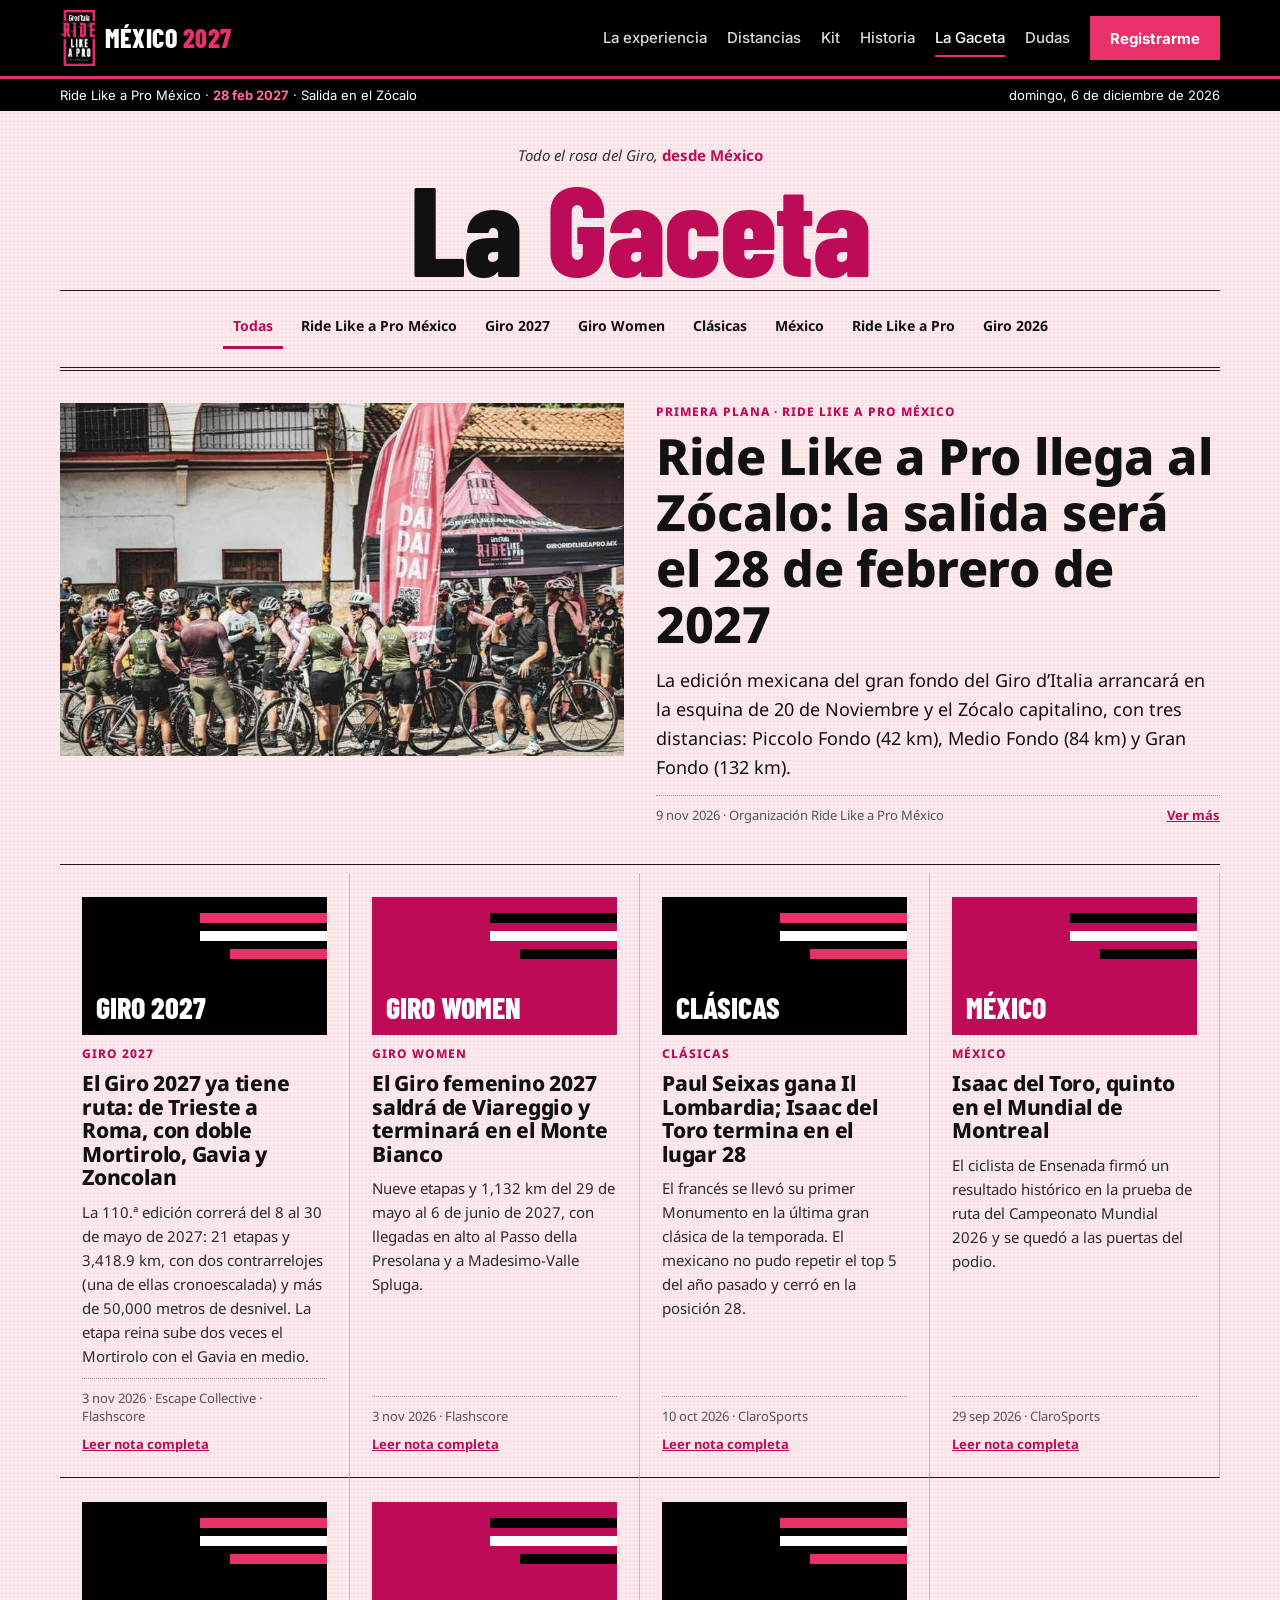
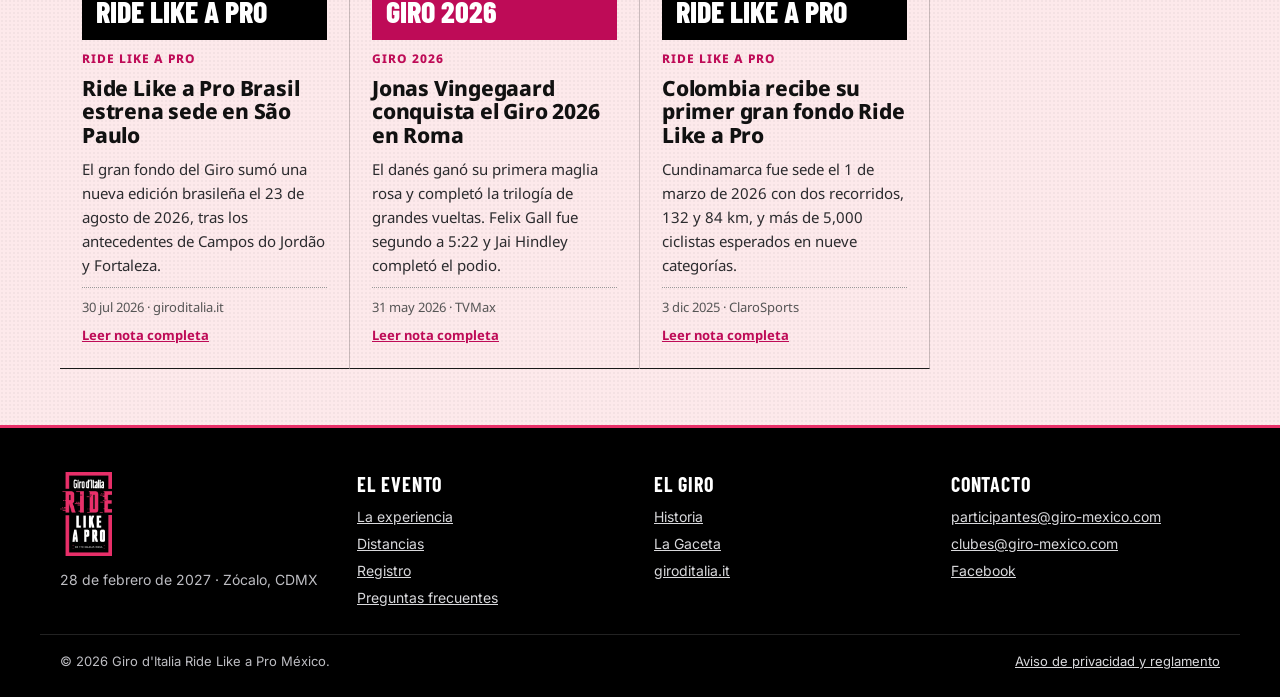
==== gaceta.html @ 281985c9 "Ajustes de la minuta 29/10: fecha 28 feb 2027, salida Zócalo, 3 distancias, Girolandia, ruta, afició" ====
<!doctype html>
<html lang="es-MX">
<head>
<meta charset="utf-8">
<meta name="viewport" content="width=device-width, initial-scale=1">
<title>La Gaceta · Noticias del Giro d'Italia y Ride Like a Pro México</title>
<meta name="description" content="La Gaceta: las noticias más recientes del Giro d'Italia, el ciclismo mexicano y Ride Like a Pro México.">
<meta name="theme-color" content="#e83069">
<link rel="preconnect" href="https://fonts.googleapis.com">
<link rel="preconnect" href="https://fonts.gstatic.com" crossorigin>
<link href="https://fonts.googleapis.com/css2?family=Barlow+Condensed:wght@600;700;800&family=Inter:wght@400;500;600;700&family=Noto+Sans:wght@400;700;800&display=swap" rel="stylesheet">
<link rel="stylesheet" href="assets/site.css">
<link rel="stylesheet" href="assets/gaceta.css">
<style>
  .topbar{background:#000;color:#fff;font-size:13px}
  .topbar .wrap{display:flex;justify-content:space-between;gap:12px;flex-wrap:wrap;padding-top:8px;padding-bottom:8px}
  .topbar b{color:var(--pink-light)}
  .front{display:grid;grid-template-columns:repeat(auto-fit,minmax(min(100%,460px),1fr));gap:32px;padding:32px 0 40px;border-bottom:1px solid #1a1a1a}
  .front .img{aspect-ratio:16/10;background:#000;overflow:hidden;display:block}
  .front .img img{width:100%;height:100%;object-fit:cover;display:block}
  .front h2{font-size:clamp(30px,4.2vw,50px);margin:8px 0 14px}
  .front h2 a{color:inherit;text-decoration:none}
  .front h2 a:hover{color:var(--gz-mag)}
  .front p{font-size:18px;line-height:1.6;margin:0 0 14px}
  .grid{display:grid;grid-template-columns:repeat(auto-fit,minmax(260px,1fr));gap:0;padding:8px 0 56px}
  .grid article{padding:24px 22px;border-bottom:1px solid #1a1a1a;border-right:1px solid rgba(0,0,0,.2);display:flex;flex-direction:column;gap:10px}
  .grid .cover{aspect-ratio:16/9;display:flex;align-items:flex-end;padding:14px;color:#fff;font-family:'Barlow Condensed',sans-serif;font-weight:800;font-size:30px;line-height:.95;text-transform:uppercase;background:#000;position:relative;overflow:hidden}
  .grid .cover::before{content:"";position:absolute;right:-20px;top:16px;width:60%;height:10px;background:var(--pink);box-shadow:0 18px 0 #fff,30px 36px 0 var(--pink)}
  .grid .cover.m{background:var(--gz-mag)}.grid .cover.m::before{background:#000;box-shadow:0 18px 0 #fff,30px 36px 0 #000}
  .grid .cover img{position:absolute;inset:0;width:100%;height:100%;object-fit:cover}
  .grid h3{font-size:21px}
  .grid h3 a{color:inherit;text-decoration:none}
  .grid h3 a:hover{color:var(--gz-mag)}
  .grid p{margin:0;font-size:15px;line-height:1.6;color:#2b2b2e}
  .grid footer,.front footer{margin-top:auto;display:flex;justify-content:space-between;gap:10px;flex-wrap:wrap;font-size:13px;color:#555;border-top:1px dotted #999;padding-top:10px}
  .grid footer a,.front footer a{color:var(--gz-mag);font-weight:700}
  .empty{padding:40px 0;text-align:center;font-size:18px}
  .how{background:#fff;border:1px solid #1a1a1a;box-shadow:6px 6px 0 var(--gz-mag);padding:22px 24px;margin:0 0 56px;display:flex;flex-direction:column;gap:10px}
  .how p{margin:0;font-size:15px;line-height:1.6}
  .how[hidden]{display:none}
</style>
</head>
<body>

<header class="site">
  <div class="wrap">
    <a class="logo" href="index.html"><img src="brand/ride-like-a-pro-white.png" width="664" height="1063" alt="Giro d'Italia Ride Like a Pro"><span>México <b>2027</b></span></a>
    <button class="menu-btn" type="button" aria-label="Abrir menú" aria-expanded="false" aria-controls="nav"><svg aria-hidden="true" width="24" height="24" viewBox="0 0 24 24" fill="none" stroke="currentColor" stroke-width="2.4" stroke-linecap="round"><path d="M4 7h16M4 12h16M4 17h16"/></svg></button>
    <nav class="main" id="nav" aria-label="Principal">
      <a class="link" href="index.html#experiencia">La experiencia</a>
      <a class="link" href="index.html#distancias">Distancias</a>
      <a class="link" href="index.html#kit">Kit</a>
      <a class="link" href="historia.html">Historia</a>
      <a class="link" href="gaceta.html" aria-current="page">La Gaceta</a>
      <a class="link" href="index.html#dudas">Dudas</a>
      <a class="btn" href="registro.html">Registrarme</a>
    </nav>
  </div>
</header>

<div class="topbar"><div class="wrap"><span>Ride Like a Pro México · <b>28 feb 2027</b> · Salida en el Zócalo</span><span id="hoy"></span></div></div>

<main class="gz">
  <div class="wrap">
    <div class="gz-mast" style="border-bottom:0;padding-bottom:0">
      <p class="tag">Todo el rosa del Giro, <b>desde México</b></p>
      <h1>La <span>Gaceta</span></h1>
    </div>
    <nav class="gz-nav" id="secciones" aria-label="Secciones de La Gaceta" style="border-top:1px solid #1a1a1a;border-bottom:4px double #1a1a1a"></nav>

    <div id="front" aria-live="polite"></div>
    <div class="grid" id="grid"></div>

    <aside class="how" id="como-publicar" hidden>
      <span class="gz-kicker">Para el equipo</span>
      <p><b>Así se publica una nota:</b> agrega una fila en la hoja de Google «Gaceta» con fecha (AAAA-MM-DD), sección, título, resumen, imagen (opcional), fuente, enlace y «si» en «destacada» para la nota principal. La página se actualiza sola.</p>
    </aside>
  </div>
</main>

<footer class="site">
  <div class="wrap">
    <div class="flogo"><img src="brand/ride-like-a-pro-white.png" width="664" height="1063" alt="Giro d'Italia Ride Like a Pro"><p style="margin:12px 0 0">28 de febrero de 2027 · Zócalo, CDMX</p></div>
    <div><h3>El evento</h3><ul><li><a href="index.html#experiencia">La experiencia</a></li><li><a href="index.html#distancias">Distancias</a></li><li><a href="registro.html">Registro</a></li><li><a href="index.html#dudas">Preguntas frecuentes</a></li></ul></div>
    <div><h3>El Giro</h3><ul><li><a href="historia.html">Historia</a></li><li><a href="gaceta.html">La Gaceta</a></li><li><a href="https://www.giroditalia.it/es/" target="_blank" rel="noopener">giroditalia.it</a></li></ul></div>
    <div><h3>Contacto</h3><ul><li><a href="mailto:participantes@giro-mexico.com">participantes@giro-mexico.com</a></li><li><a href="mailto:clubes@giro-mexico.com">clubes@giro-mexico.com</a></li><li><a href="https://www.facebook.com/profile.php?id=100078062513721" target="_blank" rel="noopener">Facebook</a></li></ul></div>
  </div>
  <div class="wrap legal"><span>© 2026 Giro d'Italia Ride Like a Pro México.</span><a href="https://giro-mexico-2026.vercel.app/legal" target="_blank" rel="noopener">Aviso de privacidad y reglamento</a></div>
</footer>

<script src="assets/gaceta.js"></script>
<script src="assets/site.js"></script>
<script>
  (function () {
    var d = new Date();
    document.getElementById('hoy').textContent = d.toLocaleDateString('es-MX', { weekday: 'long', day: 'numeric', month: 'long', year: 'numeric' });
    if (/[?&]equipo\b/.test(location.search)) document.getElementById('como-publicar').hidden = false;

    var TODAS = 'Todas', actual = TODAS, notas = [];
    function link(n, txt) {
      var ext = gacetaEsExterna(n.url);
      return '<a href="' + gacetaEsc(n.url || '#') + '"' + (ext ? ' target="_blank" rel="noopener"' : '') + '>' + txt + '</a>';
    }
    function pie(n) {
      return '<footer><span>' + gacetaFecha(n.fecha) + (n.fuente ? ' · ' + gacetaEsc(n.fuente) : '') + '</span>' +
        (n.url ? link(n, gacetaEsExterna(n.url) ? 'Leer nota completa' : 'Ver más') : '') + '</footer>';
    }
    function pinta() {
      var lista = notas.filter(function (n) { return actual === TODAS || n.seccion === actual; });
      var front = document.getElementById('front'), grid = document.getElementById('grid');
      if (!lista.length) { front.innerHTML = '<p class="empty">No hay notas en esta sección por ahora.</p>'; grid.innerHTML = ''; return; }
      var idx = lista.findIndex(function (n) { return /^s[ií]/i.test(n.destacada || ''); });
      if (idx < 0) idx = 0;
      var p = lista[idx], resto = lista.filter(function (_, i) { return i !== idx; });
      front.innerHTML = '<article class="front">' +
        (p.imagen ? '<a class="img" href="' + gacetaEsc(p.url || '#') + '"><img src="' + gacetaEsc(p.imagen) + '" alt=""></a>' : '<div class="img" style="display:flex;align-items:center;justify-content:center"><img src="brand/ride-like-a-pro-white.png" alt="" style="width:auto;height:70%;object-fit:contain"></div>') +
        '<div style="display:flex;flex-direction:column"><span class="gz-kicker">Primera plana · ' + gacetaEsc(p.seccion) + '</span>' +
        '<h2 class="gz-h">' + link(p, gacetaEsc(p.titulo)) + '</h2><p>' + gacetaEsc(p.resumen) + '</p>' + pie(p) + '</div></article>';
      grid.innerHTML = resto.map(function (n, i) {
        var cover = n.imagen ? '<div class="cover"><img src="' + gacetaEsc(n.imagen) + '" alt=""></div>'
          : '<div class="cover' + (i % 2 ? ' m' : '') + '"><span style="position:relative">' + gacetaEsc(n.seccion) + '</span></div>';
        return '<article data-rv>' + cover + '<span class="gz-kicker">' + gacetaEsc(n.seccion) + '</span><h3 class="gz-h">' + link(n, gacetaEsc(n.titulo)) + '</h3><p>' + gacetaEsc(n.resumen) + '</p>' + pie(n) + '</article>';
      }).join('');
      window.__reveal(grid);
    }
    gacetaCargar(function (list) {
      notas = list;
      var secs = [TODAS];
      list.forEach(function (n) { if (n.seccion && secs.indexOf(n.seccion) < 0) secs.push(n.seccion); });
      var nav = document.getElementById('secciones');
      nav.innerHTML = secs.map(function (s) { return '<button type="button" aria-pressed="' + (s === actual) + '">' + gacetaEsc(s) + '</button>'; }).join('');
      nav.addEventListener('click', function (e) {
        var b = e.target.closest('button'); if (!b) return;
        actual = b.textContent;
        nav.querySelectorAll('button').forEach(function (x) { x.setAttribute('aria-pressed', x === b ? 'true' : 'false'); });
        pinta();
      });
      pinta();
    });
  })();
</script>
</body>
</html>
---- assets/site.css ----
/* ==========================================================
   Giro d'Italia Ride Like a Pro México · estilos compartidos
   Color de marca (Pantone del logo): #E83069
   ========================================================== */
:root{
  --pink:#e83069;--pink-dark:#c41f55;--pink-text:#c8164f;--pink-light:#ff6f98;
  --ink:#000;--muted:#45454b;--line:#2a2a2d;--soft:#f6f2f4;--paper:#fde9eb;
}
*{box-sizing:border-box}
html{scroll-behavior:smooth;scroll-padding-top:90px}
body{margin:0;font-family:Inter,system-ui,sans-serif;color:var(--ink);background:#fff;overflow-x:hidden}
img{max-width:100%}
a{color:var(--pink-text)}a:hover{color:var(--pink-dark)}
.wrap{max-width:1200px;margin:0 auto;padding:0 20px}
.display{font-family:'Barlow Condensed',sans-serif;font-weight:800;text-transform:uppercase;line-height:.95;margin:0}
.eyebrow{margin:0;font-weight:700;font-size:14px;letter-spacing:.1em;text-transform:uppercase;color:var(--pink-text)}
.dark .eyebrow{color:var(--pink-light)}
.lead{margin:0;font-size:18px;line-height:1.6;color:var(--muted)}
.dark{background:var(--ink);color:#fff}
.dark .lead{color:#d9d9dc}
section .wrap{padding-top:96px;padding-bottom:96px}
.head{display:flex;flex-direction:column;gap:14px;max-width:780px}
h2.display{font-size:clamp(40px,6vw,72px)}
.btn{position:relative;overflow:hidden;display:inline-flex;align-items:center;gap:10px;background:var(--pink);color:#fff;text-decoration:none;font-weight:700;padding:16px 26px;min-height:52px;border:0;font:inherit;font-weight:700;cursor:pointer;transition:background .15s}
.btn:hover{background:var(--pink-dark);color:#fff}
.btn::after{content:"";position:absolute;top:0;bottom:0;left:-60%;width:40%;background:linear-gradient(100deg,transparent,rgba(255,255,255,.45),transparent);transform:skewX(-20deg)}
.btn:hover::after{left:130%;transition:left .6s ease}
.btn-lg{font-size:18px;padding:18px 30px;min-height:58px}
.btn-lg::after{animation:shine 4.5s 2s ease-in-out infinite}
@keyframes shine{0%,70%{left:-60%}100%{left:130%}}
.btn-ghost{display:inline-flex;align-items:center;border:2px solid #fff;color:#fff;text-decoration:none;font-weight:700;font-size:18px;padding:16px 28px;min-height:58px}
.btn-ghost:hover{background:#fff;color:var(--ink)}
.btn-dark{background:#000}.btn-dark:hover{background:#262628}
:focus-visible{outline:3px solid var(--pink-light);outline-offset:3px}
.chip{display:inline-flex;align-items:center;gap:6px;font-size:12px;font-weight:700;letter-spacing:.06em;text-transform:uppercase;padding:5px 10px;background:#fff3c4;color:#5c4400;border:1px solid #e7cf6b}
.dark .chip{background:#2b2410;color:#ffd95e;border-color:#5c4a12}
.photo-credit{margin:0;font-size:12px;color:#77777d}
.dark .photo-credit{color:#a7a7ad}

/* ---------- Header ---------- */
header.site{background:#000;color:#fff;position:sticky;top:0;z-index:40;border-bottom:3px solid var(--pink)}
header.site .wrap{display:flex;align-items:center;justify-content:space-between;gap:16px;padding-top:10px;padding-bottom:10px}
.logo{color:#fff;text-decoration:none;display:flex;align-items:center;gap:10px;flex:0 0 auto}
.logo:hover{color:#fff}
.logo img{height:56px;width:auto;display:block}
.logo span{font-family:'Barlow Condensed',sans-serif;font-weight:800;font-size:26px;letter-spacing:.02em;text-transform:uppercase;line-height:1}
.logo b{color:var(--pink);font-weight:800}
nav.main{display:flex;gap:20px;align-items:center;font-size:15px;font-weight:500}
nav.main a.link{color:#d9d9dc;text-decoration:none;padding:8px 0;border-bottom:2px solid transparent}
nav.main a.link:hover,nav.main a.link[aria-current="page"]{color:#fff;border-bottom-color:var(--pink)}
nav.main .btn{padding:12px 20px;min-height:44px}
.menu-btn{display:none;background:none;border:2px solid #3a3a3d;color:#fff;width:46px;height:46px;align-items:center;justify-content:center;cursor:pointer}
@media (max-width:1020px){
  .menu-btn{display:inline-flex}
  nav.main{position:absolute;top:100%;left:0;right:0;background:#000;flex-direction:column;align-items:stretch;gap:0;padding:8px 20px 20px;border-bottom:3px solid var(--pink);display:none}
  nav.main.open{display:flex}
  nav.main a.link{padding:14px 0;border-bottom:1px solid #222;font-size:17px}
  nav.main .btn{margin-top:14px;justify-content:center}
}
@media (max-width:520px){.logo img{height:44px}.logo span{font-size:21px}}

/* Barra de progreso: los km que llevas de la página */
.progress{position:absolute;left:0;right:0;bottom:-3px;height:3px}
.progress span{display:block;height:100%;width:0;background:#fff;transition:width .1s linear}
.progress em{position:absolute;top:8px;font-style:normal;font-family:'Barlow Condensed',sans-serif;font-weight:700;font-size:13px;letter-spacing:.08em;background:var(--pink);color:#fff;padding:2px 7px;transform:translateX(-100%);white-space:nowrap;opacity:0;transition:opacity .2s}
header.site.scrolled .progress em{opacity:1}

/* ---------- Footer ---------- */
footer.site{background:#000;color:#bdbdc2;border-top:3px solid var(--pink)}
footer.site .wrap{display:grid;grid-template-columns:repeat(auto-fit,minmax(220px,1fr));gap:28px;padding-top:44px;padding-bottom:28px;font-size:14px}
footer.site h3{margin:0 0 12px;color:#fff;font-family:'Barlow Condensed',sans-serif;font-size:20px;text-transform:uppercase;letter-spacing:.04em}
footer.site ul{list-style:none;margin:0;padding:0;display:flex;flex-direction:column;gap:10px}
footer.site a{color:#d9d9dc}
footer.site a:hover{color:#fff}
footer.site .legal{border-top:1px solid #222;padding-top:18px;padding-bottom:28px;font-size:13px;display:flex;justify-content:space-between;flex-wrap:wrap;gap:12px}
footer.site .flogo img{height:84px;width:auto}

/* ---------- Animaciones ---------- */
.rv{opacity:0;transform:translateY(32px);transition:opacity .7s cubic-bezier(.2,.75,.2,1),transform .7s cubic-bezier(.2,.75,.2,1);transition-delay:var(--d,0s)}
.rv.in{opacity:1;transform:none}
.ticker{background:var(--pink);color:#fff;overflow:hidden;white-space:nowrap;border-block:2px solid #000}
.ticker-track{display:inline-flex;align-items:center;gap:28px;padding:14px 0;animation:marquee 32s linear infinite;font-family:'Barlow Condensed',sans-serif;font-weight:800;font-size:26px;text-transform:uppercase;letter-spacing:.04em}
.ticker-track b{display:inline-block;width:10px;height:22px;background:#000;transform:skewX(-14deg)}
@keyframes marquee{to{transform:translateX(-50%)}}
.speedbar{display:flex;gap:6px;align-items:center}
.speedbar i{display:block;height:6px;background:var(--pink)}
@media (prefers-reduced-motion:reduce){
  *,*::before,*::after{animation:none!important;transition:none!important}
  .rv{opacity:1;transform:none}
}
---- assets/gaceta.css ----
/* ==========================================================
   Estilo "La Gaceta": inspirado en el papel rosa y la
   maquetación de periódico deportivo italiano.
   Solo se usa en Historia y La Gaceta.
   ========================================================== */
.gz{--gz-paper:#fde9eb;--gz-paper-2:#f9dde1;--gz-mag:#be0b57;--gz-ink:#111;--gz-rule:#1a1a1a;
  background:var(--gz-paper);color:var(--gz-ink);font-family:'Noto Sans',Inter,system-ui,sans-serif;
  background-image:radial-gradient(rgba(0,0,0,.035) 1px,transparent 1px);background-size:4px 4px}
.gz .wrap{max-width:1200px}
.gz-mast{text-align:center;padding:34px 20px 0;border-bottom:4px double var(--gz-rule)}
.gz-mast .tag{margin:0;font-size:15px;font-style:italic;color:#333}
.gz-mast .tag b{color:var(--gz-mag);font-style:normal}
.gz-mast h1{margin:4px 0 6px;font-family:'Barlow Condensed',sans-serif;font-weight:800;font-size:clamp(56px,11vw,128px);line-height:.9;letter-spacing:-.01em}
.gz-mast h1 span{color:var(--gz-mag)}
.gz-meta{display:flex;justify-content:space-between;gap:12px;flex-wrap:wrap;border-top:1px solid var(--gz-rule);padding:8px 0;margin-top:10px;font-size:12px;font-weight:700;letter-spacing:.08em;text-transform:uppercase}
.gz-nav{display:flex;gap:8px;flex-wrap:wrap;justify-content:center;padding:14px 0 18px}
.gz-nav button,.gz-nav a{font:inherit;font-size:14px;font-weight:700;background:transparent;border:0;border-bottom:3px solid transparent;padding:8px 10px;min-height:44px;cursor:pointer;color:var(--gz-ink);text-decoration:none}
.gz-nav button[aria-pressed="true"],.gz-nav a:hover,.gz-nav button:hover{color:var(--gz-mag);border-bottom-color:var(--gz-mag)}
.gz-kicker{display:inline-block;font-size:12px;font-weight:800;letter-spacing:.08em;text-transform:uppercase;color:var(--gz-mag)}
.gz-h{font-family:'Noto Sans',sans-serif;font-weight:800;line-height:1.12;margin:0;letter-spacing:-.01em}
.gz-rule{border:0;border-top:1px solid var(--gz-rule);margin:0}
.gz-cols{columns:3 260px;column-gap:36px;column-rule:1px solid rgba(0,0,0,.25);font-size:17px;line-height:1.7}
.gz-cols p{margin:0 0 14px;break-inside:avoid-column}
.gz-drop::first-letter{float:left;font-family:'Barlow Condensed',sans-serif;font-weight:800;font-size:5.2em;line-height:.8;padding:6px 10px 0 0;color:var(--gz-mag)}
.gz-stamp{display:inline-block;border:3px solid var(--gz-mag);color:var(--gz-mag);font-family:'Barlow Condensed',sans-serif;font-weight:800;font-size:18px;letter-spacing:.08em;text-transform:uppercase;padding:4px 12px;transform:rotate(-3deg)}
.gz-box{background:#fff;border:1px solid var(--gz-rule);box-shadow:6px 6px 0 var(--gz-mag)}
.gz-src{font-size:13px;color:#555}
.gz-src a{color:var(--gz-mag);font-weight:700}
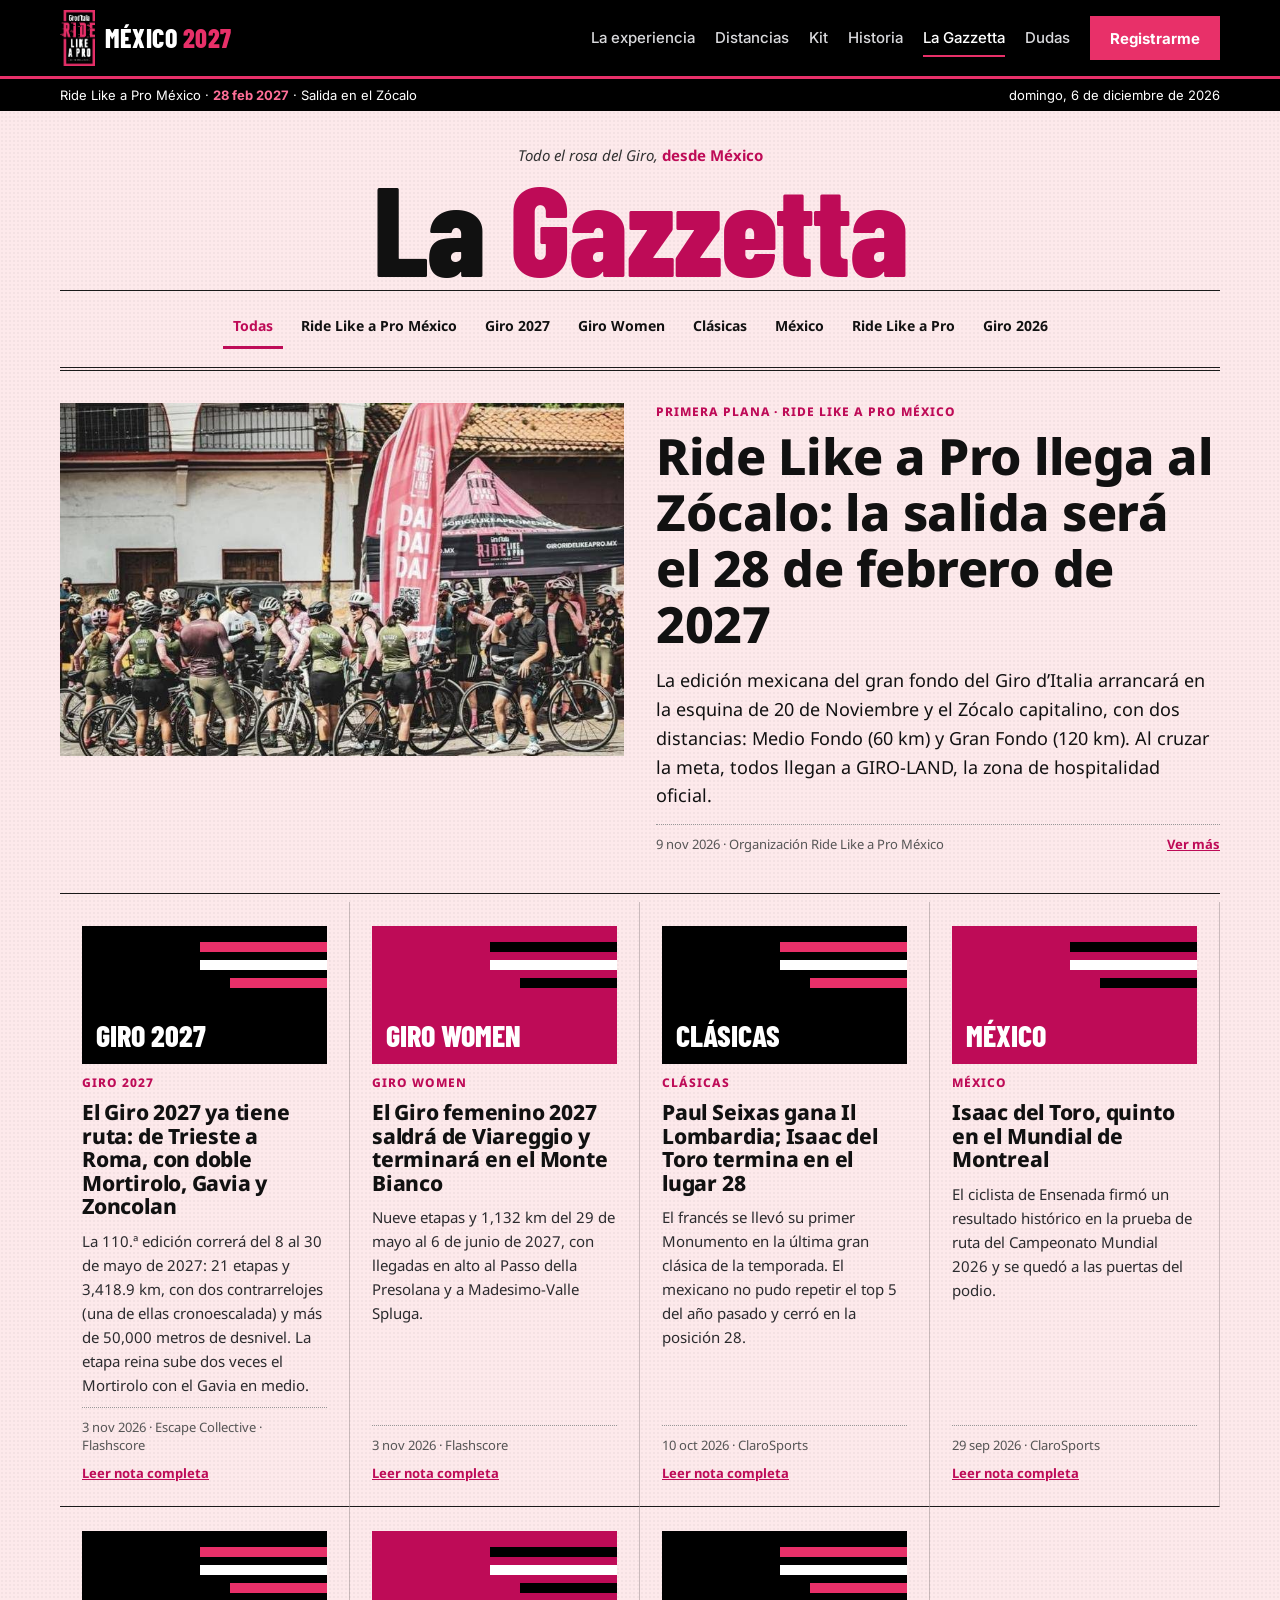
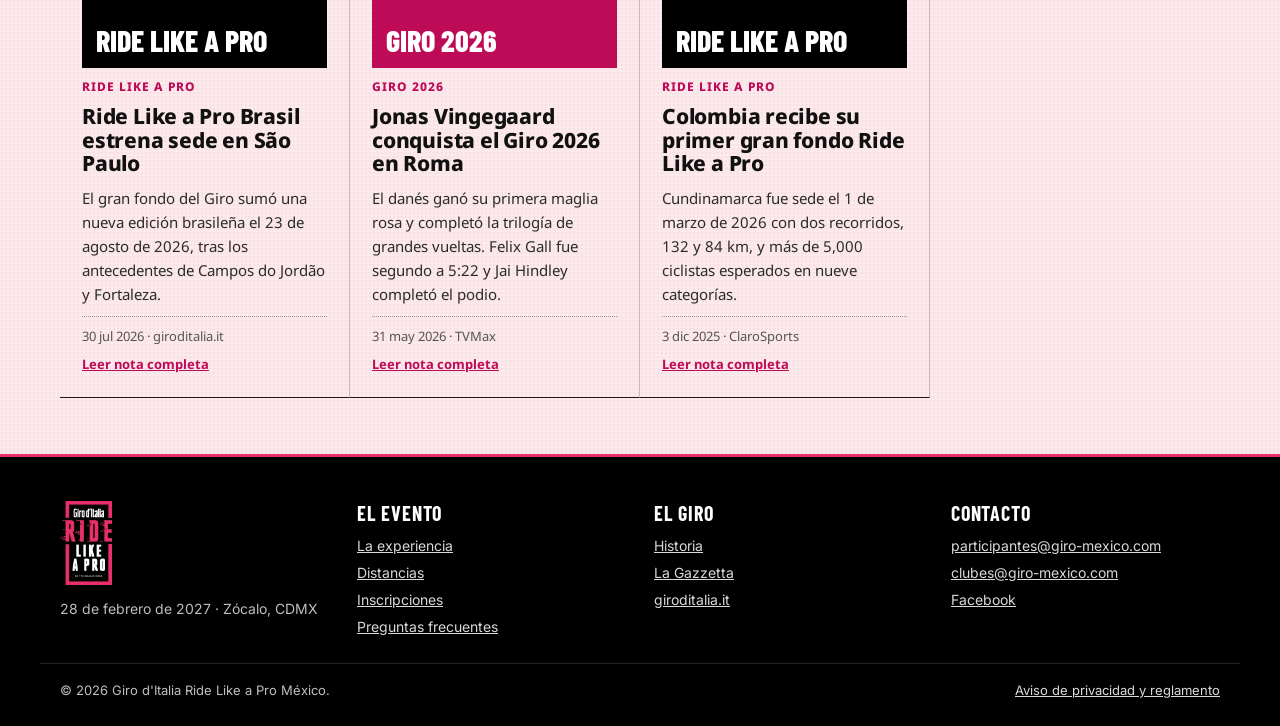
==== commit cdcd6b87: "Comentarios del cliente: GIRO-LAND, boletera única Entusmarcas, distancias 60/120 km, race kit ofici" ====
--- a/gaceta.html
+++ b/gaceta.html
@@ -3,8 +3,8 @@
 <head>
 <meta charset="utf-8">
 <meta name="viewport" content="width=device-width, initial-scale=1">
-<title>La Gaceta · Noticias del Giro d'Italia y Ride Like a Pro México</title>
-<meta name="description" content="La Gaceta: las noticias más recientes del Giro d'Italia, el ciclismo mexicano y Ride Like a Pro México.">
+<title>La Gazzetta · Noticias del Giro d'Italia y Ride Like a Pro México</title>
+<meta name="description" content="La Gazzetta: las noticias más recientes del Giro d'Italia, el ciclismo mexicano y Ride Like a Pro México.">
 <meta name="theme-color" content="#e83069">
 <link rel="preconnect" href="https://fonts.googleapis.com">
 <link rel="preconnect" href="https://fonts.gstatic.com" crossorigin>
@@ -51,9 +51,9 @@
       <a class="link" href="index.html#distancias">Distancias</a>
       <a class="link" href="index.html#kit">Kit</a>
       <a class="link" href="historia.html">Historia</a>
-      <a class="link" href="gaceta.html" aria-current="page">La Gaceta</a>
+      <a class="link" href="gaceta.html" aria-current="page">La Gazzetta</a>
       <a class="link" href="index.html#dudas">Dudas</a>
-      <a class="btn" href="registro.html">Registrarme</a>
+      <a class="btn" href="https://www.entusmarcas.com/" target="_blank" rel="noopener">Registrarme</a>
     </nav>
   </div>
 </header>
@@ -64,16 +64,16 @@
   <div class="wrap">
     <div class="gz-mast" style="border-bottom:0;padding-bottom:0">
       <p class="tag">Todo el rosa del Giro, <b>desde México</b></p>
-      <h1>La <span>Gaceta</span></h1>
+      <h1>La <span>Gazzetta</span></h1>
     </div>
-    <nav class="gz-nav" id="secciones" aria-label="Secciones de La Gaceta" style="border-top:1px solid #1a1a1a;border-bottom:4px double #1a1a1a"></nav>
+    <nav class="gz-nav" id="secciones" aria-label="Secciones de La Gazzetta" style="border-top:1px solid #1a1a1a;border-bottom:4px double #1a1a1a"></nav>
 
     <div id="front" aria-live="polite"></div>
     <div class="grid" id="grid"></div>
 
     <aside class="how" id="como-publicar" hidden>
       <span class="gz-kicker">Para el equipo</span>
-      <p><b>Así se publica una nota:</b> agrega una fila en la hoja de Google «Gaceta» con fecha (AAAA-MM-DD), sección, título, resumen, imagen (opcional), fuente, enlace y «si» en «destacada» para la nota principal. La página se actualiza sola.</p>
+      <p><b>Así se publica una nota:</b> agrega una fila en la pestaña «Gazzetta» de la hoja de Google con fecha (AAAA-MM-DD), sección, título, resumen, imagen (opcional), fuente, enlace y «si» en «destacada» para la nota principal. La página se actualiza sola.</p>
     </aside>
   </div>
 </main>
@@ -81,8 +81,8 @@
 <footer class="site">
   <div class="wrap">
     <div class="flogo"><img src="brand/ride-like-a-pro-white.png" width="664" height="1063" alt="Giro d'Italia Ride Like a Pro"><p style="margin:12px 0 0">28 de febrero de 2027 · Zócalo, CDMX</p></div>
-    <div><h3>El evento</h3><ul><li><a href="index.html#experiencia">La experiencia</a></li><li><a href="index.html#distancias">Distancias</a></li><li><a href="registro.html">Registro</a></li><li><a href="index.html#dudas">Preguntas frecuentes</a></li></ul></div>
-    <div><h3>El Giro</h3><ul><li><a href="historia.html">Historia</a></li><li><a href="gaceta.html">La Gaceta</a></li><li><a href="https://www.giroditalia.it/es/" target="_blank" rel="noopener">giroditalia.it</a></li></ul></div>
+    <div><h3>El evento</h3><ul><li><a href="index.html#experiencia">La experiencia</a></li><li><a href="index.html#distancias">Distancias</a></li><li><a href="https://www.entusmarcas.com/" target="_blank" rel="noopener">Inscripciones</a></li><li><a href="index.html#dudas">Preguntas frecuentes</a></li></ul></div>
+    <div><h3>El Giro</h3><ul><li><a href="historia.html">Historia</a></li><li><a href="gaceta.html">La Gazzetta</a></li><li><a href="https://www.giroditalia.it/es/" target="_blank" rel="noopener">giroditalia.it</a></li></ul></div>
     <div><h3>Contacto</h3><ul><li><a href="mailto:participantes@giro-mexico.com">participantes@giro-mexico.com</a></li><li><a href="mailto:clubes@giro-mexico.com">clubes@giro-mexico.com</a></li><li><a href="https://www.facebook.com/profile.php?id=100078062513721" target="_blank" rel="noopener">Facebook</a></li></ul></div>
   </div>
   <div class="wrap legal"><span>© 2026 Giro d'Italia Ride Like a Pro México.</span><a href="https://giro-mexico-2026.vercel.app/legal" target="_blank" rel="noopener">Aviso de privacidad y reglamento</a></div>
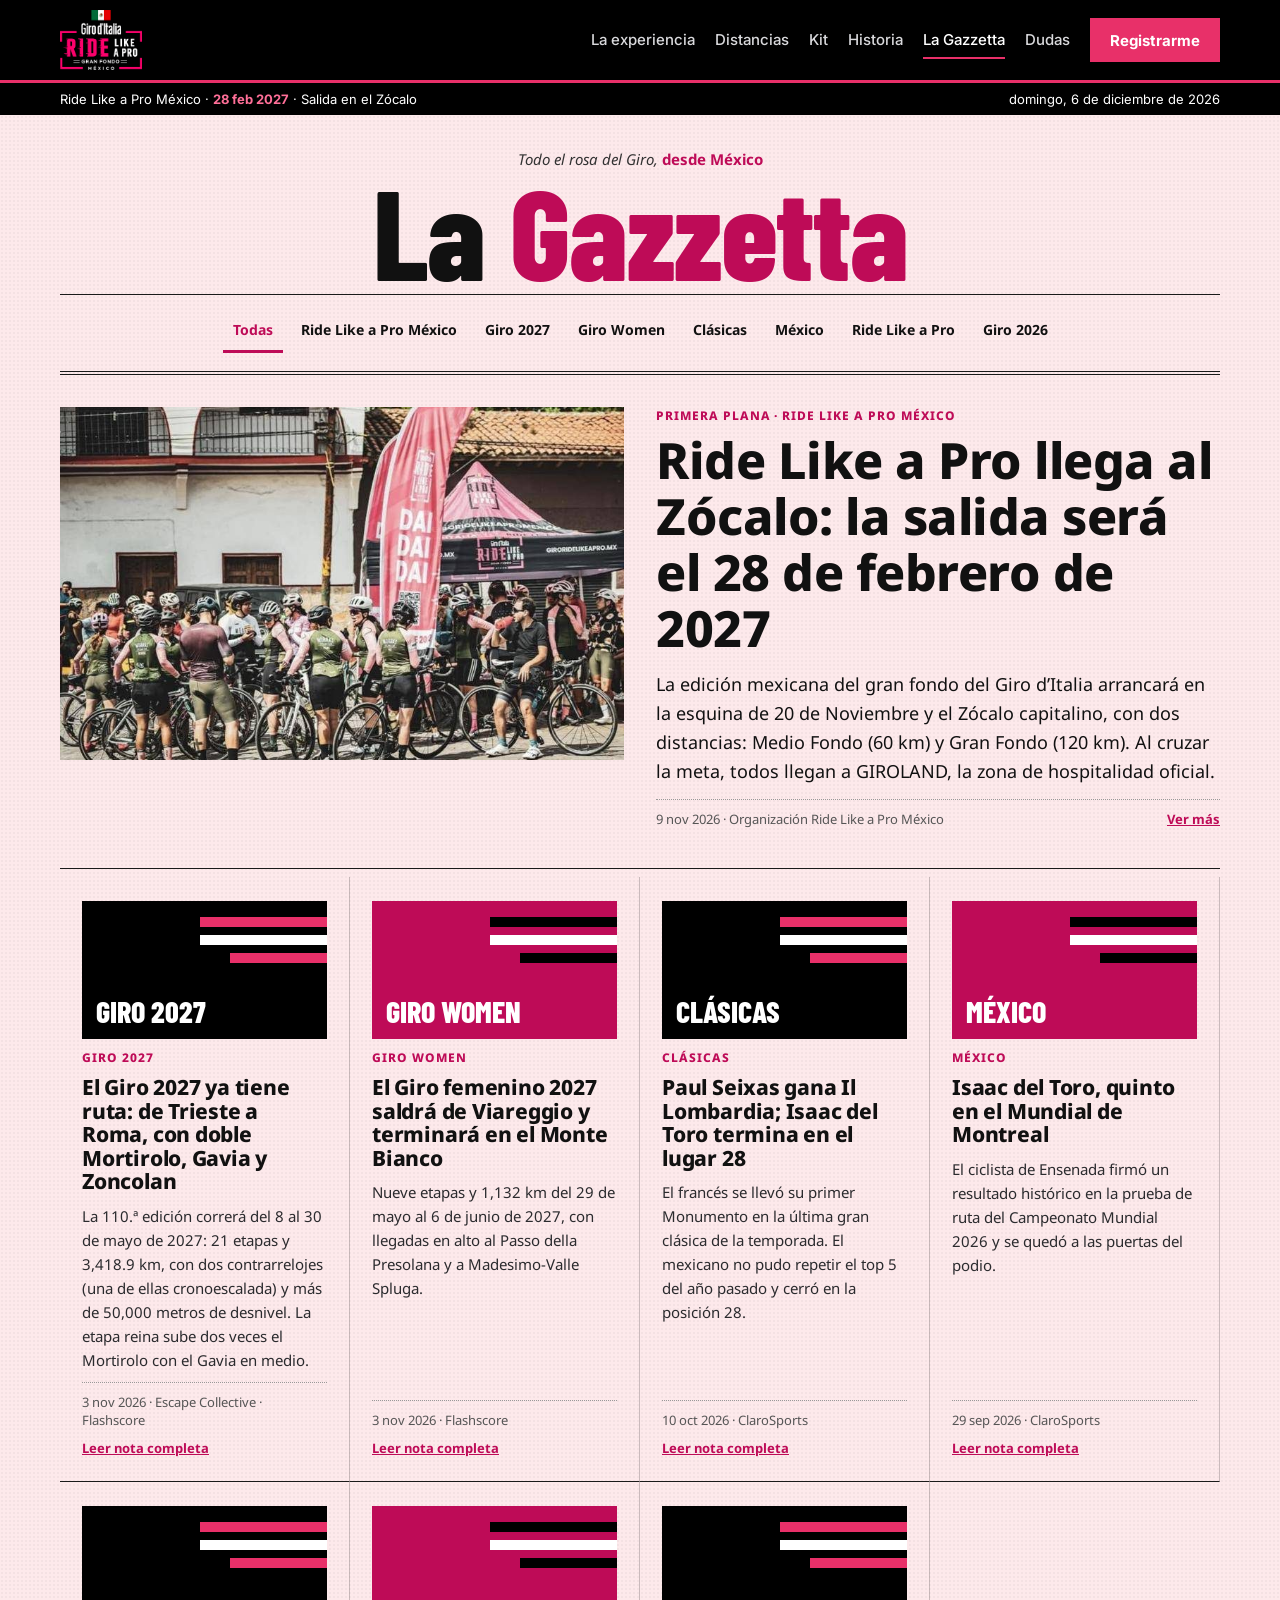
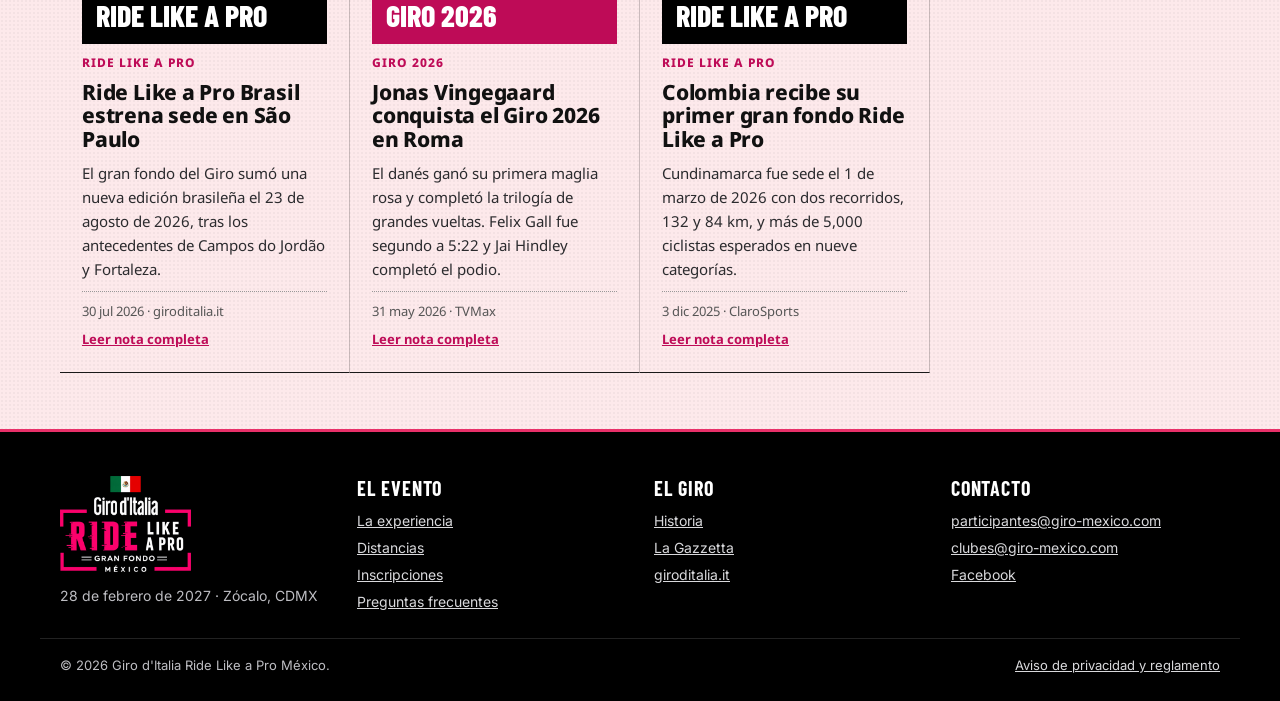
==== commit 52930b97: "Tanda 1: logo con bandera MX, nuevos textos (hero, historia, GIROLAND, ruta, comunidad, distancias)," ====
--- a/gaceta.html
+++ b/gaceta.html
@@ -44,7 +44,7 @@
 
 <header class="site">
   <div class="wrap">
-    <a class="logo" href="index.html"><img src="brand/ride-like-a-pro-white.png" width="664" height="1063" alt="Giro d'Italia Ride Like a Pro"><span>México <b>2027</b></span></a>
+    <a class="logo" href="index.html"><img src="brand/logo-gfmx-sm.png" width="440" height="322" alt="Giro d'Italia Ride Like a Pro Gran Fondo México"></a>
     <button class="menu-btn" type="button" aria-label="Abrir menú" aria-expanded="false" aria-controls="nav"><svg aria-hidden="true" width="24" height="24" viewBox="0 0 24 24" fill="none" stroke="currentColor" stroke-width="2.4" stroke-linecap="round"><path d="M4 7h16M4 12h16M4 17h16"/></svg></button>
     <nav class="main" id="nav" aria-label="Principal">
       <a class="link" href="index.html#experiencia">La experiencia</a>
@@ -80,7 +80,7 @@
 
 <footer class="site">
   <div class="wrap">
-    <div class="flogo"><img src="brand/ride-like-a-pro-white.png" width="664" height="1063" alt="Giro d'Italia Ride Like a Pro"><p style="margin:12px 0 0">28 de febrero de 2027 · Zócalo, CDMX</p></div>
+    <div class="flogo"><img src="brand/logo-gfmx-sm.png" width="440" height="322" alt="Giro d'Italia Ride Like a Pro Gran Fondo México"><p style="margin:12px 0 0">28 de febrero de 2027 · Zócalo, CDMX</p></div>
     <div><h3>El evento</h3><ul><li><a href="index.html#experiencia">La experiencia</a></li><li><a href="index.html#distancias">Distancias</a></li><li><a href="https://www.entusmarcas.com/" target="_blank" rel="noopener">Inscripciones</a></li><li><a href="index.html#dudas">Preguntas frecuentes</a></li></ul></div>
     <div><h3>El Giro</h3><ul><li><a href="historia.html">Historia</a></li><li><a href="gaceta.html">La Gazzetta</a></li><li><a href="https://www.giroditalia.it/es/" target="_blank" rel="noopener">giroditalia.it</a></li></ul></div>
     <div><h3>Contacto</h3><ul><li><a href="mailto:participantes@giro-mexico.com">participantes@giro-mexico.com</a></li><li><a href="mailto:clubes@giro-mexico.com">clubes@giro-mexico.com</a></li><li><a href="https://www.facebook.com/profile.php?id=100078062513721" target="_blank" rel="noopener">Facebook</a></li></ul></div>
--- a/assets/site.css
+++ b/assets/site.css
@@ -42,7 +42,7 @@
 header.site .wrap{display:flex;align-items:center;justify-content:space-between;gap:16px;padding-top:10px;padding-bottom:10px}
 .logo{color:#fff;text-decoration:none;display:flex;align-items:center;gap:10px;flex:0 0 auto}
 .logo:hover{color:#fff}
-.logo img{height:56px;width:auto;display:block}
+.logo img{height:60px;width:auto;display:block}
 .logo span{font-family:'Barlow Condensed',sans-serif;font-weight:800;font-size:26px;letter-spacing:.02em;text-transform:uppercase;line-height:1}
 .logo b{color:var(--pink);font-weight:800}
 nav.main{display:flex;gap:20px;align-items:center;font-size:15px;font-weight:500}
@@ -57,7 +57,7 @@
   nav.main a.link{padding:14px 0;border-bottom:1px solid #222;font-size:17px}
   nav.main .btn{margin-top:14px;justify-content:center}
 }
-@media (max-width:520px){.logo img{height:44px}.logo span{font-size:21px}}
+@media (max-width:520px){.logo img{height:48px}}
 
 /* Barra de progreso: los km que llevas de la página */
 .progress{position:absolute;left:0;right:0;bottom:-3px;height:3px}
@@ -73,7 +73,7 @@
 footer.site a{color:#d9d9dc}
 footer.site a:hover{color:#fff}
 footer.site .legal{border-top:1px solid #222;padding-top:18px;padding-bottom:28px;font-size:13px;display:flex;justify-content:space-between;flex-wrap:wrap;gap:12px}
-footer.site .flogo img{height:84px;width:auto}
+footer.site .flogo img{height:96px;width:auto}
 
 /* ---------- Animaciones ---------- */
 .rv{opacity:0;transform:translateY(32px);transition:opacity .7s cubic-bezier(.2,.75,.2,1),transform .7s cubic-bezier(.2,.75,.2,1);transition-delay:var(--d,0s)}
@@ -88,3 +88,4 @@
   *,*::before,*::after{animation:none!important;transition:none!important}
   .rv{opacity:1;transform:none}
 }
+.nw{white-space:nowrap}
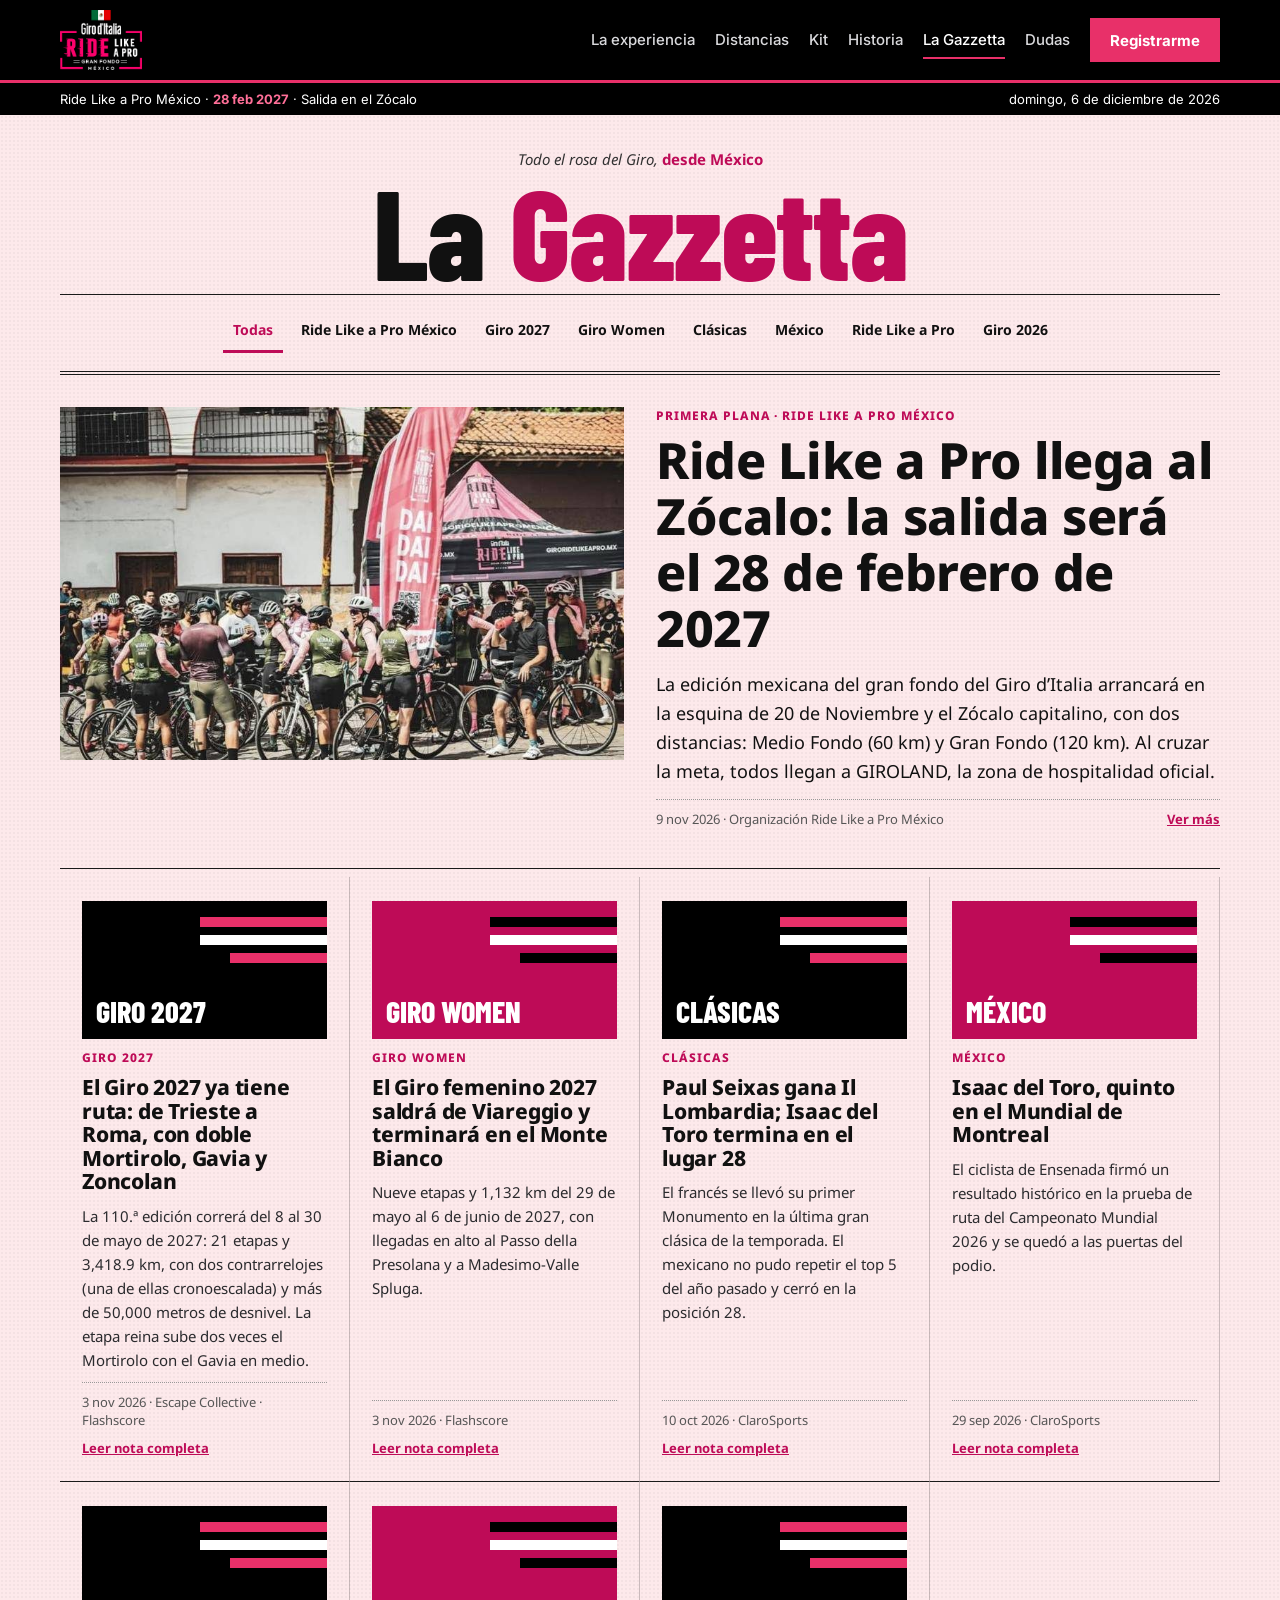
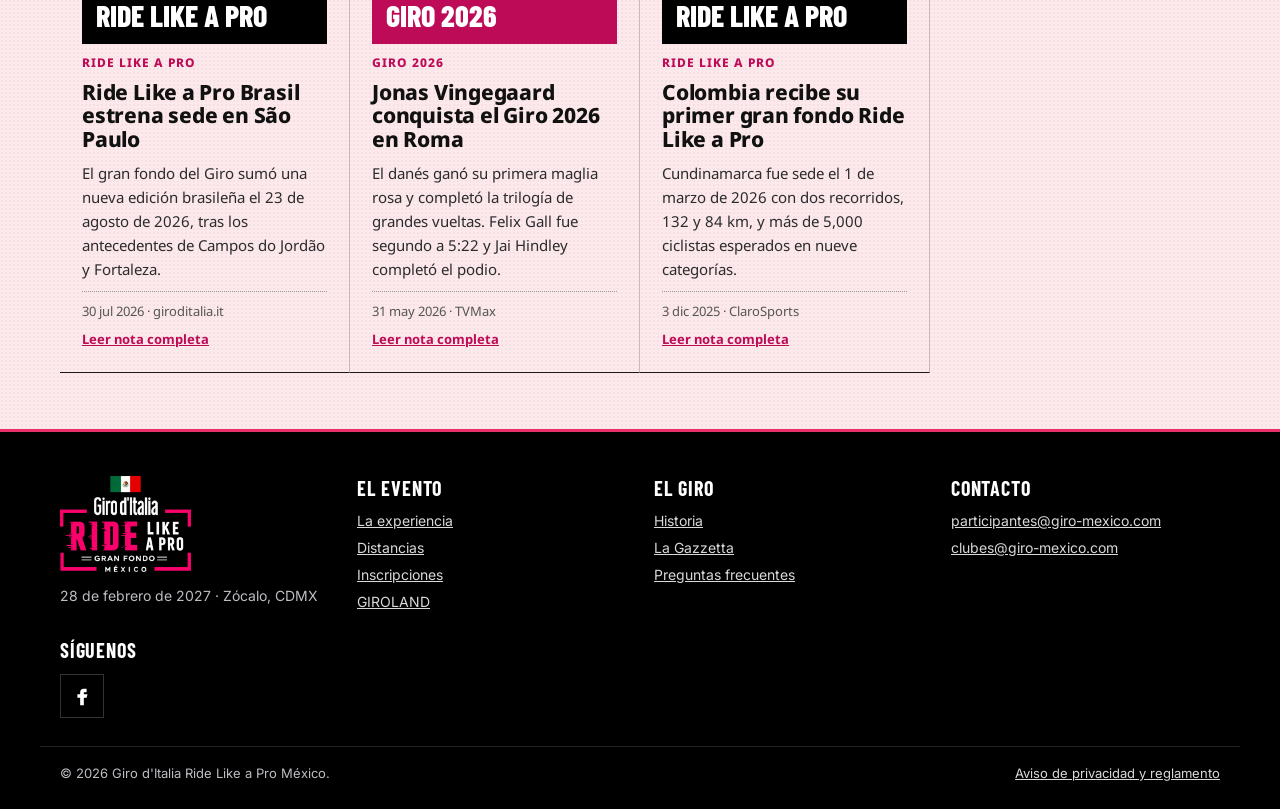
==== commit cbb75572: "Clubes con nuevo texto, cierre «La ciudad rueda con el Giro» y pie con Síguenos Co-Authored-By: Clau" ====
--- a/gaceta.html
+++ b/gaceta.html
@@ -81,9 +81,10 @@
 <footer class="site">
   <div class="wrap">
     <div class="flogo"><img src="brand/logo-gfmx-sm.png" width="440" height="322" alt="Giro d'Italia Ride Like a Pro Gran Fondo México"><p style="margin:12px 0 0">28 de febrero de 2027 · Zócalo, CDMX</p></div>
-    <div><h3>El evento</h3><ul><li><a href="index.html#experiencia">La experiencia</a></li><li><a href="index.html#distancias">Distancias</a></li><li><a href="https://www.entusmarcas.com/" target="_blank" rel="noopener">Inscripciones</a></li><li><a href="index.html#dudas">Preguntas frecuentes</a></li></ul></div>
-    <div><h3>El Giro</h3><ul><li><a href="historia.html">Historia</a></li><li><a href="gaceta.html">La Gazzetta</a></li><li><a href="https://www.giroditalia.it/es/" target="_blank" rel="noopener">giroditalia.it</a></li></ul></div>
-    <div><h3>Contacto</h3><ul><li><a href="mailto:participantes@giro-mexico.com">participantes@giro-mexico.com</a></li><li><a href="mailto:clubes@giro-mexico.com">clubes@giro-mexico.com</a></li><li><a href="https://www.facebook.com/profile.php?id=100078062513721" target="_blank" rel="noopener">Facebook</a></li></ul></div>
+    <div><h3>El evento</h3><ul><li><a href="index.html#experiencia">La experiencia</a></li><li><a href="index.html#distancias">Distancias</a></li><li><a href="https://www.entusmarcas.com/" target="_blank" rel="noopener">Inscripciones</a></li><li><a href="index.html#giroland">GIROLAND</a></li></ul></div>
+    <div><h3>El Giro</h3><ul><li><a href="historia.html">Historia</a></li><li><a href="gaceta.html">La Gazzetta</a></li><li><a href="index.html#dudas">Preguntas frecuentes</a></li></ul></div>
+    <div><h3>Contacto</h3><ul><li><a href="mailto:participantes@giro-mexico.com">participantes@giro-mexico.com</a></li><li><a href="mailto:clubes@giro-mexico.com">clubes@giro-mexico.com</a></li></ul></div>
+    <div><h3>Síguenos</h3><div class="social"><a href="https://www.facebook.com/profile.php?id=100078062513721" target="_blank" rel="noopener" aria-label="Facebook"><svg width="22" height="22" viewBox="0 0 24 24" fill="currentColor" aria-hidden="true"><path d="M14 8h3V4h-3a4 4 0 0 0-4 4v2H7v4h3v8h4v-8h3l1-4h-4V8z"/></svg></a></div></div>
   </div>
   <div class="wrap legal"><span>© 2026 Giro d'Italia Ride Like a Pro México.</span><a href="https://giro-mexico-2026.vercel.app/legal" target="_blank" rel="noopener">Aviso de privacidad y reglamento</a></div>
 </footer>
--- a/assets/site.css
+++ b/assets/site.css
@@ -89,3 +89,6 @@
   .rv{opacity:1;transform:none}
 }
 .nw{white-space:nowrap}
+footer.site .social{display:flex;gap:14px}
+footer.site .social a{display:inline-flex;width:44px;height:44px;align-items:center;justify-content:center;border:1px solid #333;color:#fff}
+footer.site .social a:hover{border-color:var(--pink);color:var(--pink-light)}
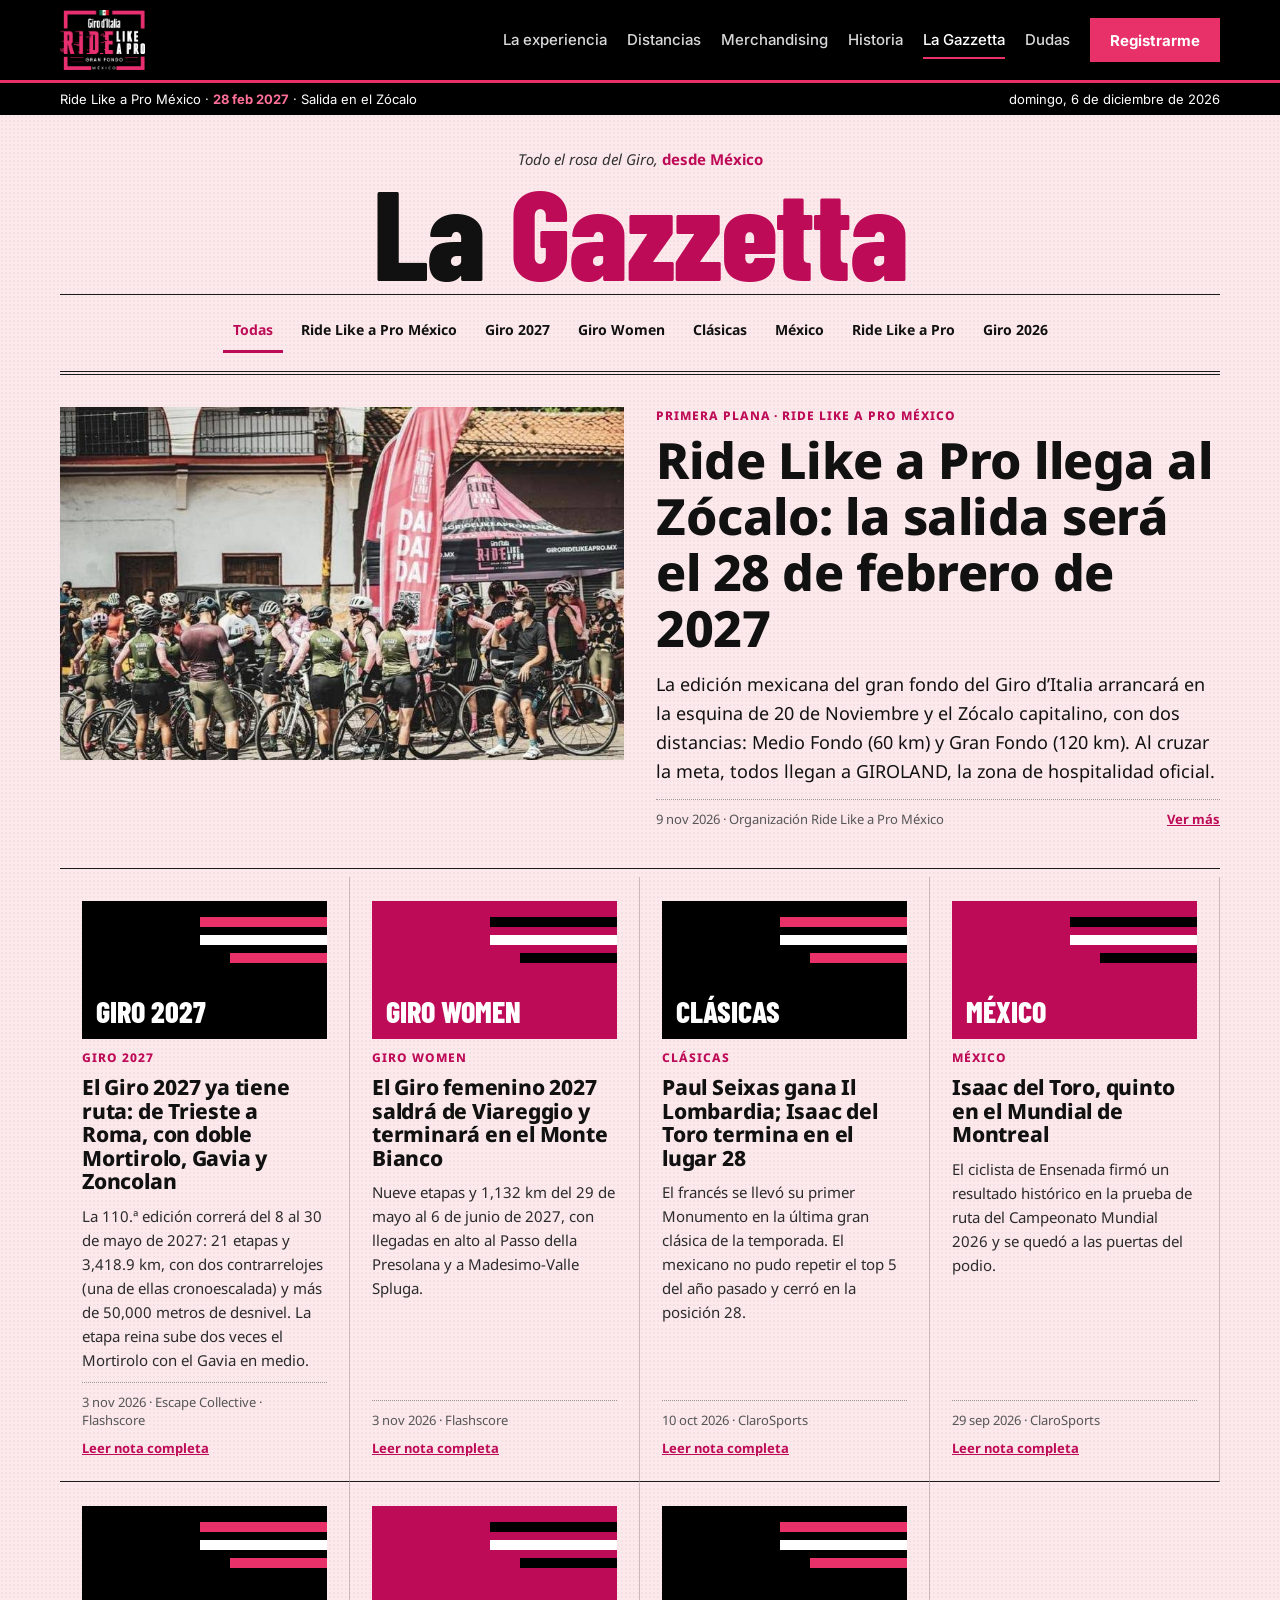
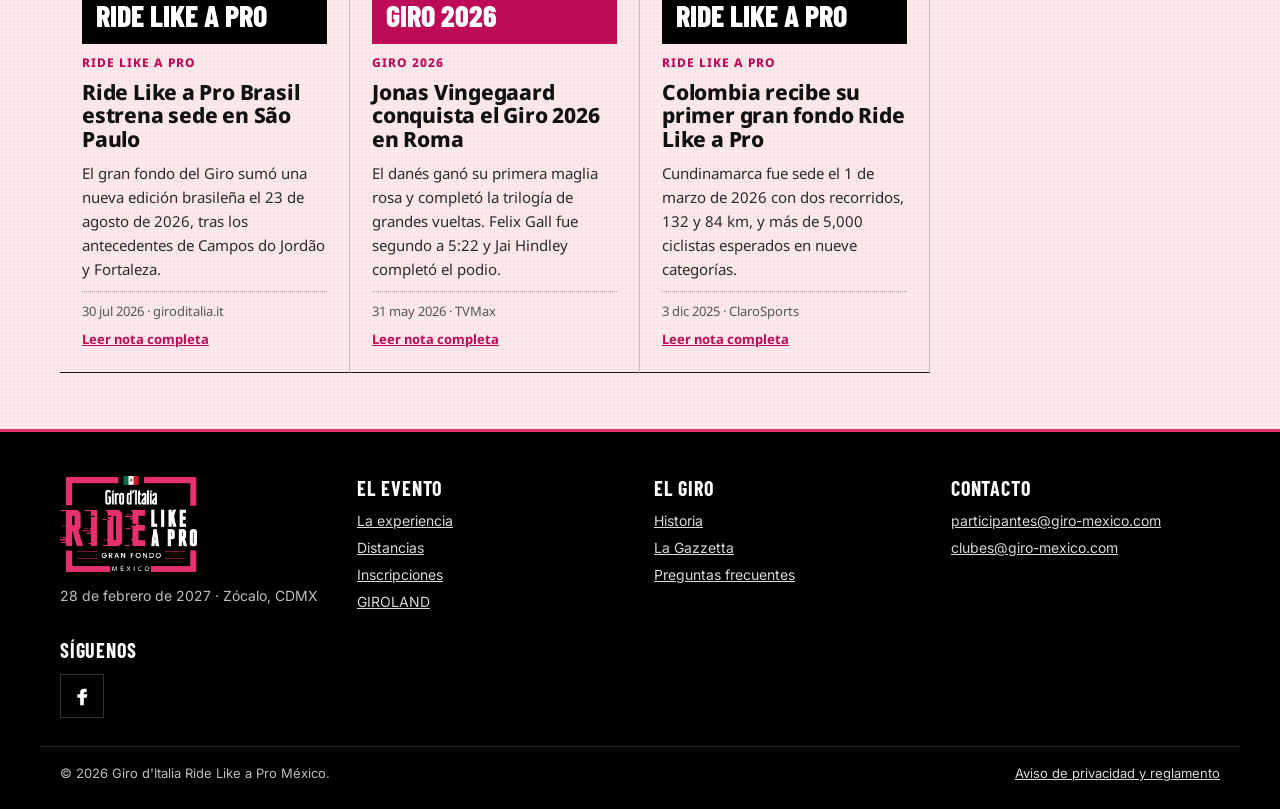
==== commit 4b5fe2d1: "Logo oficial, pestaña Merchandising y badge 'Registro abierto' Co-Authored-By: Claude Opus 5.5 <nore" ====
--- a/gaceta.html
+++ b/gaceta.html
@@ -44,12 +44,12 @@
 
 <header class="site">
   <div class="wrap">
-    <a class="logo" href="index.html"><img src="brand/logo-gfmx-sm.png" width="440" height="322" alt="Giro d'Italia Ride Like a Pro Gran Fondo México"></a>
+    <a class="logo" href="index.html"><img src="brand/logo-oficial-blanco-sm.png" width="440" height="309" alt="Giro d'Italia Ride Like a Pro Gran Fondo México"></a>
     <button class="menu-btn" type="button" aria-label="Abrir menú" aria-expanded="false" aria-controls="nav"><svg aria-hidden="true" width="24" height="24" viewBox="0 0 24 24" fill="none" stroke="currentColor" stroke-width="2.4" stroke-linecap="round"><path d="M4 7h16M4 12h16M4 17h16"/></svg></button>
     <nav class="main" id="nav" aria-label="Principal">
       <a class="link" href="index.html#experiencia">La experiencia</a>
       <a class="link" href="index.html#distancias">Distancias</a>
-      <a class="link" href="index.html#kit">Kit</a>
+      <a class="link" href="index.html#merchandising">Merchandising</a>
       <a class="link" href="historia.html">Historia</a>
       <a class="link" href="gaceta.html" aria-current="page">La Gazzetta</a>
       <a class="link" href="index.html#dudas">Dudas</a>
@@ -80,7 +80,7 @@
 
 <footer class="site">
   <div class="wrap">
-    <div class="flogo"><img src="brand/logo-gfmx-sm.png" width="440" height="322" alt="Giro d'Italia Ride Like a Pro Gran Fondo México"><p style="margin:12px 0 0">28 de febrero de 2027 · Zócalo, CDMX</p></div>
+    <div class="flogo"><img src="brand/logo-oficial-blanco-sm.png" width="440" height="309" alt="Giro d'Italia Ride Like a Pro Gran Fondo México"><p style="margin:12px 0 0">28 de febrero de 2027 · Zócalo, CDMX</p></div>
     <div><h3>El evento</h3><ul><li><a href="index.html#experiencia">La experiencia</a></li><li><a href="index.html#distancias">Distancias</a></li><li><a href="https://www.entusmarcas.com/" target="_blank" rel="noopener">Inscripciones</a></li><li><a href="index.html#giroland">GIROLAND</a></li></ul></div>
     <div><h3>El Giro</h3><ul><li><a href="historia.html">Historia</a></li><li><a href="gaceta.html">La Gazzetta</a></li><li><a href="index.html#dudas">Preguntas frecuentes</a></li></ul></div>
     <div><h3>Contacto</h3><ul><li><a href="mailto:participantes@giro-mexico.com">participantes@giro-mexico.com</a></li><li><a href="mailto:clubes@giro-mexico.com">clubes@giro-mexico.com</a></li></ul></div>
@@ -114,7 +114,7 @@
       if (idx < 0) idx = 0;
       var p = lista[idx], resto = lista.filter(function (_, i) { return i !== idx; });
       front.innerHTML = '<article class="front">' +
-        (p.imagen ? '<a class="img" href="' + gacetaEsc(p.url || '#') + '"><img src="' + gacetaEsc(p.imagen) + '" alt=""></a>' : '<div class="img" style="display:flex;align-items:center;justify-content:center"><img src="brand/ride-like-a-pro-white.png" alt="" style="width:auto;height:70%;object-fit:contain"></div>') +
+        (p.imagen ? '<a class="img" href="' + gacetaEsc(p.url || '#') + '"><img src="' + gacetaEsc(p.imagen) + '" alt=""></a>' : '<div class="img" style="display:flex;align-items:center;justify-content:center"><img src="brand/logo-oficial-blanco.png" alt="" style="width:auto;height:70%;object-fit:contain"></div>') +
         '<div style="display:flex;flex-direction:column"><span class="gz-kicker">Primera plana · ' + gacetaEsc(p.seccion) + '</span>' +
         '<h2 class="gz-h">' + link(p, gacetaEsc(p.titulo)) + '</h2><p>' + gacetaEsc(p.resumen) + '</p>' + pie(p) + '</div></article>';
       grid.innerHTML = resto.map(function (n, i) {
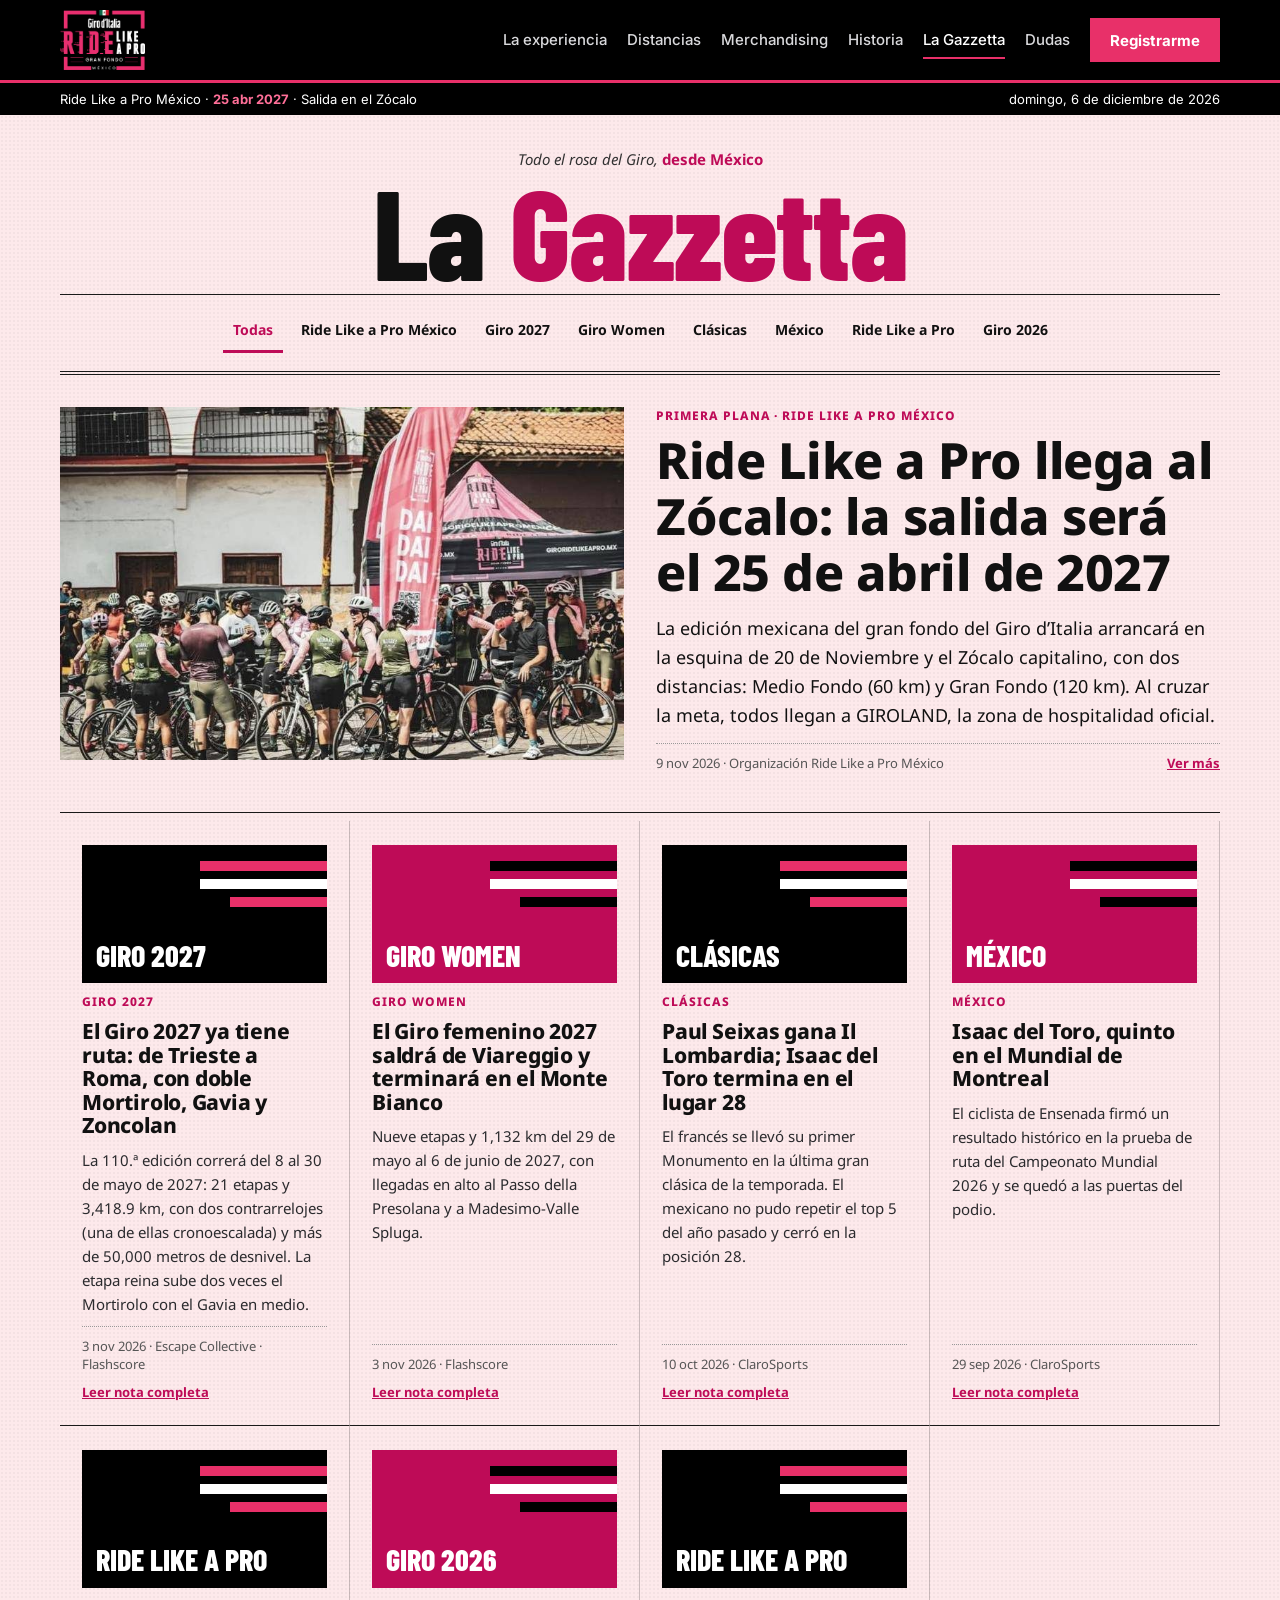
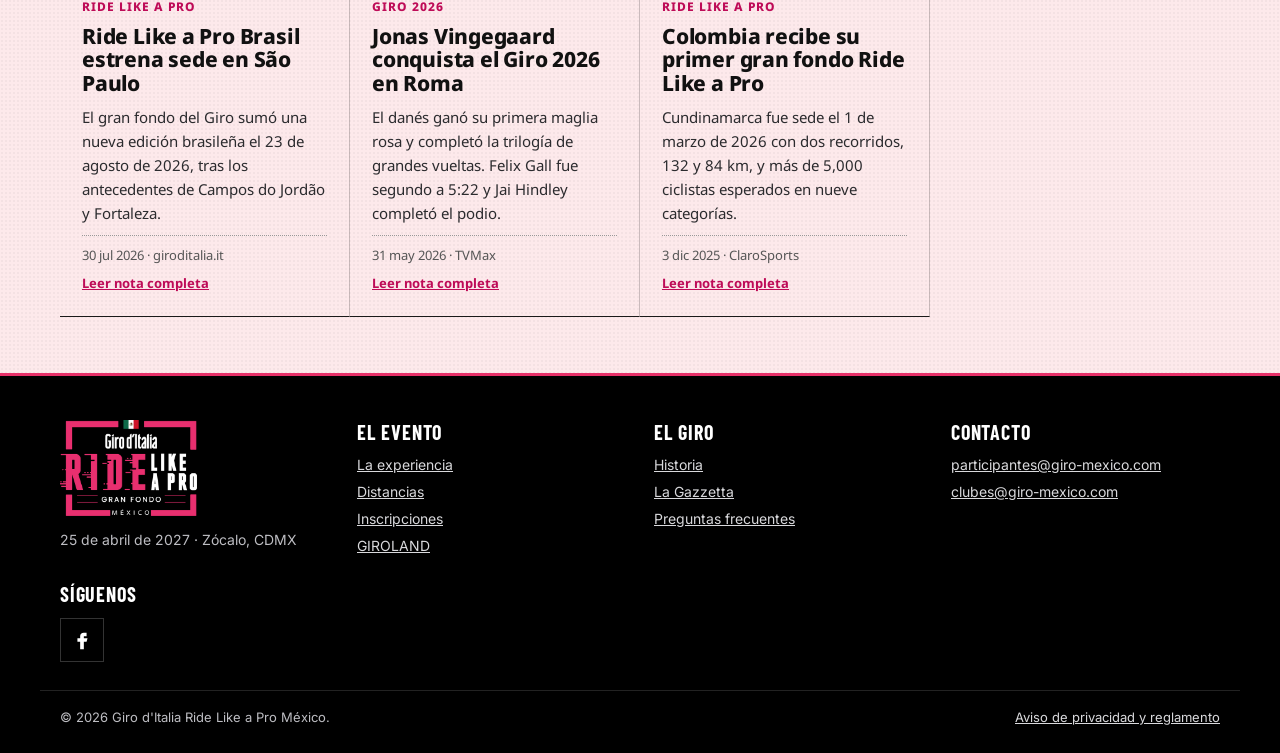
==== commit 19dd4ee0: "Nueva fecha del evento: 25 de abril de 2027 Co-Authored-By: Claude Opus 5.5 <noreply@anthropic.com> " ====
--- a/gaceta.html
+++ b/gaceta.html
@@ -58,7 +58,7 @@
   </div>
 </header>
 
-<div class="topbar"><div class="wrap"><span>Ride Like a Pro México · <b>28 feb 2027</b> · Salida en el Zócalo</span><span id="hoy"></span></div></div>
+<div class="topbar"><div class="wrap"><span>Ride Like a Pro México · <b>25 abr 2027</b> · Salida en el Zócalo</span><span id="hoy"></span></div></div>
 
 <main class="gz">
   <div class="wrap">
@@ -80,7 +80,7 @@
 
 <footer class="site">
   <div class="wrap">
-    <div class="flogo"><img src="brand/logo-oficial-blanco-sm.png" width="440" height="309" alt="Giro d'Italia Ride Like a Pro Gran Fondo México"><p style="margin:12px 0 0">28 de febrero de 2027 · Zócalo, CDMX</p></div>
+    <div class="flogo"><img src="brand/logo-oficial-blanco-sm.png" width="440" height="309" alt="Giro d'Italia Ride Like a Pro Gran Fondo México"><p style="margin:12px 0 0">25 de abril de 2027 · Zócalo, CDMX</p></div>
     <div><h3>El evento</h3><ul><li><a href="index.html#experiencia">La experiencia</a></li><li><a href="index.html#distancias">Distancias</a></li><li><a href="https://www.entusmarcas.com/" target="_blank" rel="noopener">Inscripciones</a></li><li><a href="index.html#giroland">GIROLAND</a></li></ul></div>
     <div><h3>El Giro</h3><ul><li><a href="historia.html">Historia</a></li><li><a href="gaceta.html">La Gazzetta</a></li><li><a href="index.html#dudas">Preguntas frecuentes</a></li></ul></div>
     <div><h3>Contacto</h3><ul><li><a href="mailto:participantes@giro-mexico.com">participantes@giro-mexico.com</a></li><li><a href="mailto:clubes@giro-mexico.com">clubes@giro-mexico.com</a></li></ul></div>
